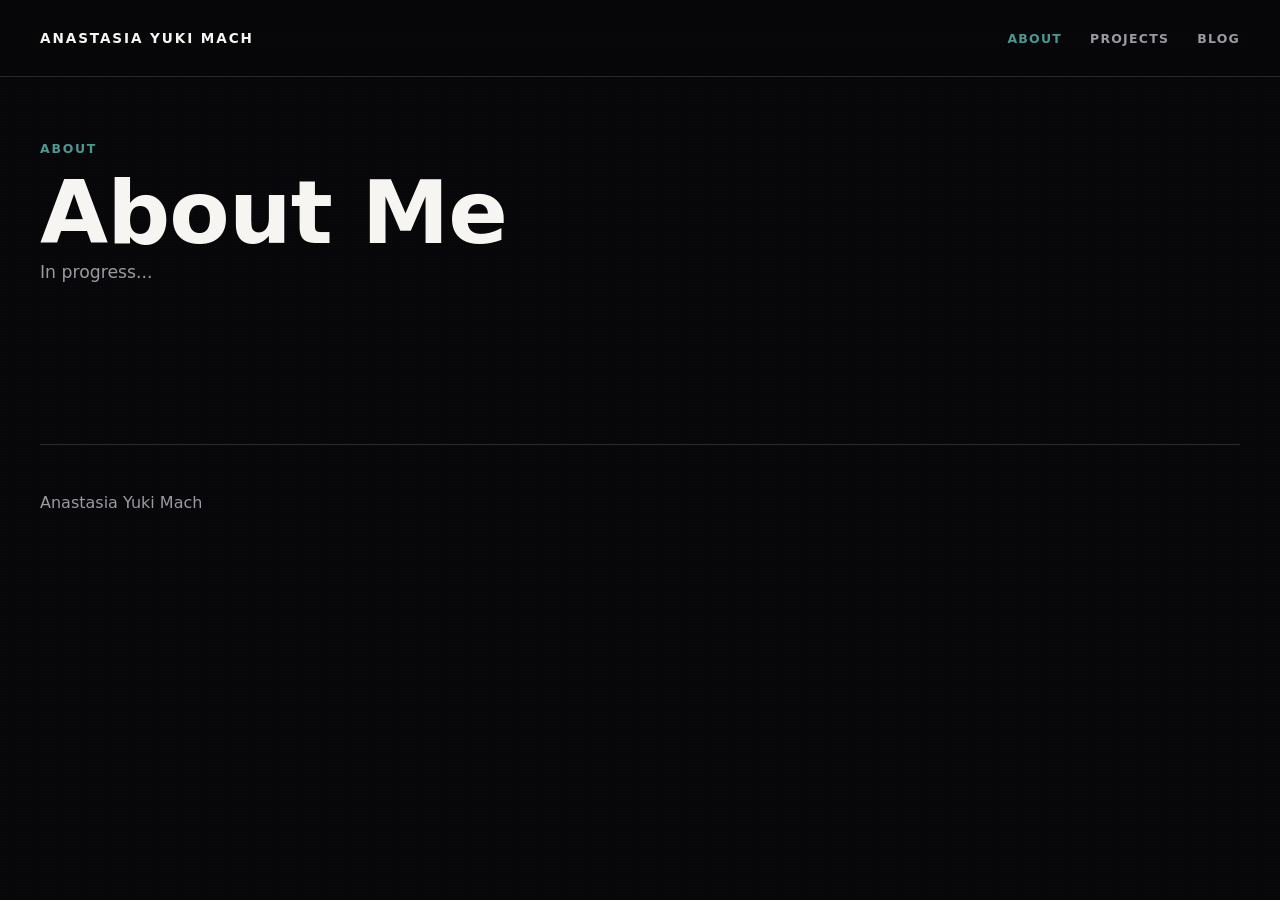
==== about.html @ bfe6294f "Redesign as a teamlab.art-inspired portal landing page Split the single scrolling page into a dark, " ====
<!doctype html>
<html lang="en">
  <head>
    <meta charset="utf-8">
    <meta name="viewport" content="width=device-width, initial-scale=1">
    <meta name="description" content="">
    <meta name="color-scheme" content="dark">
    <title>About</title>
    <link rel="stylesheet" href="assets/css/styles.css">
    <script src="assets/js/main.js" defer></script>
  </head>
  <body>
    <a class="skip-link" href="#main">Skip to content</a>

    <header class="page-header">
      <nav class="nav" aria-label="Primary">
        <a class="brand" href="index.html" data-bind="site-title">Portfolio</a>
        <div class="page-nav">
          <a href="about.html" aria-current="page">About</a>
          <a href="projects.html">Projects</a>
          <a href="blog.html">Blog</a>
        </div>
      </nav>
    </header>

    <main id="main">
      <section class="page-hero">
        <p class="eyebrow">About</p>
        <h1>About Me</h1>
        <p class="about-copy" data-field="profile.about"></p>
      </section>

      <section class="section" id="highlights" data-section="highlights" hidden>
        <div class="section-heading">
          <p class="eyebrow">Highlights</p>
          <h2>Selected Achievements</h2>
        </div>
        <div class="feature-grid" data-list="highlights"></div>
      </section>

      <section class="section" id="skills" data-section="skills" hidden>
        <div class="section-heading">
          <p class="eyebrow">Skills</p>
          <h2>Capabilities</h2>
        </div>
        <ul class="tag-list" data-list="skills"></ul>
      </section>

      <section class="section timeline-section" id="experience" data-section="experience" hidden>
        <div class="section-heading">
          <p class="eyebrow">Experience</p>
          <h2>Timeline</h2>
        </div>
        <div class="timeline" data-list="experience"></div>
      </section>

      <section class="section timeline-section" id="education" data-section="education" hidden>
        <div class="section-heading">
          <p class="eyebrow">Education</p>
          <h2>Learning</h2>
        </div>
        <div class="timeline" data-list="education"></div>
      </section>
    </main>

    <footer class="site-footer">
      <p data-footer-title>Portfolio</p>
      <div class="social-links" data-social-links></div>
    </footer>
  </body>
</html>
---- assets/css/styles.css ----
:root {
  --bg: #07070a;
  --surface: rgba(255, 255, 255, 0.05);
  --surface-strong: rgba(255, 255, 255, 0.09);
  --ink: #f6f5f1;
  --muted: #9b9aa3;
  --line: rgba(255, 255, 255, 0.14);
  --accent: #55e6c1;
  --accent-strong: color-mix(in srgb, var(--accent) 75%, white 25%);
  --accent-soft: color-mix(in srgb, var(--accent) 16%, transparent 84%);
  font-family: Inter, ui-sans-serif, system-ui, -apple-system, BlinkMacSystemFont, "Segoe UI", sans-serif;
}

* {
  box-sizing: border-box;
}

html {
  scroll-behavior: smooth;
}

body {
  margin: 0;
  min-height: 100vh;
  background: var(--bg);
  color: var(--ink);
  position: relative;
}

body::before {
  content: "";
  position: fixed;
  inset: 0;
  pointer-events: none;
  background-image: radial-gradient(rgba(255, 255, 255, 0.06) 1px, transparent 1px);
  background-size: 3px 3px;
  opacity: 0.4;
}

a {
  color: inherit;
}

.skip-link {
  position: absolute;
  left: 1rem;
  top: 1rem;
  z-index: 20;
  transform: translateY(-180%);
  border-radius: 4px;
  background: var(--ink);
  color: var(--bg);
  padding: 0.7rem 0.9rem;
}

.skip-link:focus {
  transform: translateY(0);
}

/* Shared chrome: landing header + sub-page header/footer */

.landing-header,
.page-header {
  position: sticky;
  top: 0;
  z-index: 5;
  border-bottom: 1px solid var(--line);
  background: rgba(7, 7, 10, 0.72);
  backdrop-filter: blur(16px);
}

.nav {
  display: flex;
  align-items: center;
  justify-content: space-between;
  gap: 1.5rem;
  width: min(1200px, calc(100% - 2.5rem));
  min-height: 76px;
  margin: 0 auto;
}

.brand {
  font-weight: 800;
  font-size: 0.85rem;
  letter-spacing: 0.14em;
  text-transform: uppercase;
  text-decoration: none;
}

.page-nav {
  display: flex;
  flex-wrap: wrap;
  align-items: center;
  gap: 1.75rem;
}

.page-nav a {
  color: var(--muted);
  font-size: 0.78rem;
  font-weight: 700;
  letter-spacing: 0.1em;
  text-transform: uppercase;
  text-decoration: none;
}

.page-nav a:hover,
.page-nav a[aria-current="page"] {
  color: var(--accent-strong);
}

.header-actions {
  display: flex;
  align-items: center;
  gap: 1.25rem;
}

main {
  width: min(1200px, calc(100% - 2.5rem));
  margin: 0 auto;
  padding-bottom: clamp(3rem, 6vw, 5rem);
  position: relative;
  z-index: 1;
}

h1,
h2,
h3,
p {
  overflow-wrap: anywhere;
}

h1 {
  margin: 0;
  font-size: clamp(2.75rem, 7vw, 5.5rem);
  line-height: 0.98;
  letter-spacing: -0.01em;
}

h2 {
  margin: 0;
  font-size: clamp(1.8rem, 3.4vw, 2.6rem);
  line-height: 1;
}

h3 {
  margin: 0;
  font-size: 1.1rem;
}

/* Landing hero */

.hero-mark {
  padding: clamp(3rem, 8vw, 6rem) 0 clamp(2.5rem, 6vw, 4rem);
}

.eyebrow {
  margin: 0 0 0.9rem;
  color: var(--accent-strong);
  font-size: 0.78rem;
  font-weight: 800;
  letter-spacing: 0.14em;
  text-transform: uppercase;
}

.hero-role {
  margin: 1.1rem 0 0;
  color: var(--muted);
  font-size: clamp(1.1rem, 2vw, 1.5rem);
  font-weight: 650;
}

.hero-bio {
  max-width: 62ch;
  margin: 1rem 0 0;
  color: var(--muted);
  font-size: 1.05rem;
  line-height: 1.7;
}

/* Portals */

.portal-grid {
  display: grid;
  grid-template-columns: repeat(3, minmax(0, 1fr));
  gap: 1rem;
  padding-bottom: clamp(3rem, 8vw, 5rem);
}

.portal {
  position: relative;
  isolation: isolate;
  overflow: hidden;
  display: flex;
  flex-direction: column;
  justify-content: flex-end;
  gap: 0.6rem;
  min-height: clamp(320px, 34vw, 420px);
  border: 1px solid var(--line);
  border-radius: 14px;
  padding: 1.75rem;
  text-decoration: none;
  color: var(--ink);
}

.portal::before {
  content: "";
  position: absolute;
  inset: 0;
  z-index: -1;
  transform: scale(1.02);
  transition: transform 0.7s cubic-bezier(0.16, 1, 0.3, 1), opacity 0.4s ease;
  opacity: 0.85;
}

.portal::after {
  content: "";
  position: absolute;
  inset: 0;
  z-index: -1;
  background: linear-gradient(180deg, rgba(5, 5, 7, 0) 30%, rgba(5, 5, 7, 0.75) 100%);
}

.portal:hover::before,
.portal:focus-visible::before {
  transform: scale(1.1);
  opacity: 1;
}

.portal-about::before {
  background:
    radial-gradient(circle at 25% 20%, rgba(85, 230, 193, 0.55), transparent 55%),
    radial-gradient(circle at 80% 85%, rgba(24, 130, 110, 0.6), transparent 60%),
    #0c1513;
}

.portal-projects::before {
  background:
    radial-gradient(circle at 75% 15%, rgba(255, 173, 94, 0.55), transparent 55%),
    radial-gradient(circle at 20% 85%, rgba(196, 78, 62, 0.55), transparent 60%),
    #16100c;
}

.portal-blog::before {
  background:
    radial-gradient(circle at 30% 80%, rgba(158, 122, 255, 0.5), transparent 55%),
    radial-gradient(circle at 80% 20%, rgba(89, 76, 194, 0.55), transparent 60%),
    #110f18;
}

.portal-index {
  font-size: 0.78rem;
  font-weight: 700;
  letter-spacing: 0.1em;
  color: rgba(246, 245, 241, 0.7);
}

.portal-title {
  margin: 0;
  font-size: clamp(1.8rem, 3vw, 2.4rem);
  font-weight: 800;
  letter-spacing: -0.01em;
  text-transform: uppercase;
}

.portal-sub {
  margin: 0;
  color: rgba(246, 245, 241, 0.72);
  font-size: 0.95rem;
}

.portal-arrow {
  position: absolute;
  top: 1.75rem;
  right: 1.75rem;
  font-size: 1.4rem;
  transition: transform 0.3s ease;
}

.portal:hover .portal-arrow,
.portal:focus-visible .portal-arrow {
  transform: translate(4px, -4px);
}

/* Sub-page hero */

.page-hero {
  padding: clamp(2.5rem, 6vw, 4rem) 0 clamp(2rem, 4vw, 3rem);
}

/* Content sections shared across About / Projects / Blog */

.section {
  padding: 3rem 0;
  border-top: 1px solid var(--line);
}

.section-heading {
  margin-bottom: 1.75rem;
}

.about-copy {
  max-width: 68ch;
  margin: 0;
  color: var(--muted);
  font-size: 1.08rem;
  line-height: 1.75;
}

.feature-grid,
.project-grid,
.blog-grid {
  display: grid;
  grid-template-columns: repeat(3, minmax(0, 1fr));
  gap: 1rem;
}

.card {
  min-height: 100%;
  border: 1px solid var(--line);
  border-radius: 12px;
  background: var(--surface);
  padding: 1.4rem;
}

.card h3 {
  margin-bottom: 0.5rem;
}

.card p {
  color: var(--muted);
  line-height: 1.65;
}

.card-links {
  display: flex;
  flex-wrap: wrap;
  gap: 0.9rem;
  margin-top: 1rem;
}

.card-links a {
  color: var(--accent-strong);
  font-weight: 750;
  text-decoration: none;
}

.blog-date {
  margin: 0 0 0.4rem;
  color: var(--muted);
  font-size: 0.85rem;
  font-weight: 700;
}

.tag-list {
  display: flex;
  flex-wrap: wrap;
  gap: 0.7rem;
  margin: 0;
  padding: 0;
  list-style: none;
}

.tag-list li {
  border: 1px solid var(--line);
  border-radius: 999px;
  background: var(--accent-soft);
  padding: 0.5rem 0.85rem;
  color: var(--accent-strong);
  font-weight: 700;
  font-size: 0.9rem;
}

.timeline {
  display: grid;
  gap: 1rem;
}

.timeline-item {
  display: grid;
  grid-template-columns: minmax(120px, 0.22fr) minmax(0, 1fr);
  gap: 1rem;
  border-top: 1px solid var(--line);
  padding-top: 1rem;
}

.timeline-date {
  color: var(--muted);
  font-weight: 700;
}

.empty-state {
  grid-column: 1 / -1;
  margin: 0;
  padding: 2rem 0;
  color: var(--muted);
  font-style: italic;
}

.button {
  display: inline-flex;
  align-items: center;
  justify-content: center;
  min-height: 40px;
  border: 1px solid var(--line);
  border-radius: 999px;
  padding: 0.55rem 1.1rem;
  font-size: 0.85rem;
  font-weight: 700;
  text-decoration: none;
}

.button.primary {
  border-color: var(--accent);
  background: var(--accent);
  color: #05130f;
}

.button.primary:hover {
  background: var(--accent-strong);
}

.button.secondary {
  color: var(--muted);
}

.button.secondary:hover {
  border-color: var(--accent);
  color: var(--accent-strong);
}

.social-links {
  display: flex;
  flex-wrap: wrap;
  align-items: center;
  gap: 0.9rem;
}

.social-links a {
  color: var(--muted);
  font-size: 0.85rem;
  font-weight: 700;
  text-decoration: none;
}

.social-links a:hover {
  color: var(--accent-strong);
}

.site-footer {
  display: flex;
  align-items: center;
  justify-content: space-between;
  gap: 1rem;
  width: min(1200px, calc(100% - 2.5rem));
  margin: 2rem auto 0;
  border-top: 1px solid var(--line);
  padding: 2rem 0;
  color: var(--muted);
  position: relative;
  z-index: 1;
}

[hidden],
.is-empty {
  display: none !important;
}

@media (max-width: 860px) {
  .nav {
    min-height: 68px;
  }

  .portal-grid {
    grid-template-columns: 1fr;
  }

  .portal {
    min-height: 260px;
  }

  .feature-grid,
  .project-grid,
  .blog-grid {
    grid-template-columns: 1fr;
  }

  .timeline-item {
    grid-template-columns: 1fr;
  }

  .site-footer {
    align-items: flex-start;
    flex-direction: column;
  }
}

@media (prefers-reduced-motion: reduce) {
  .portal::before,
  .portal-arrow {
    transition: none;
  }
}
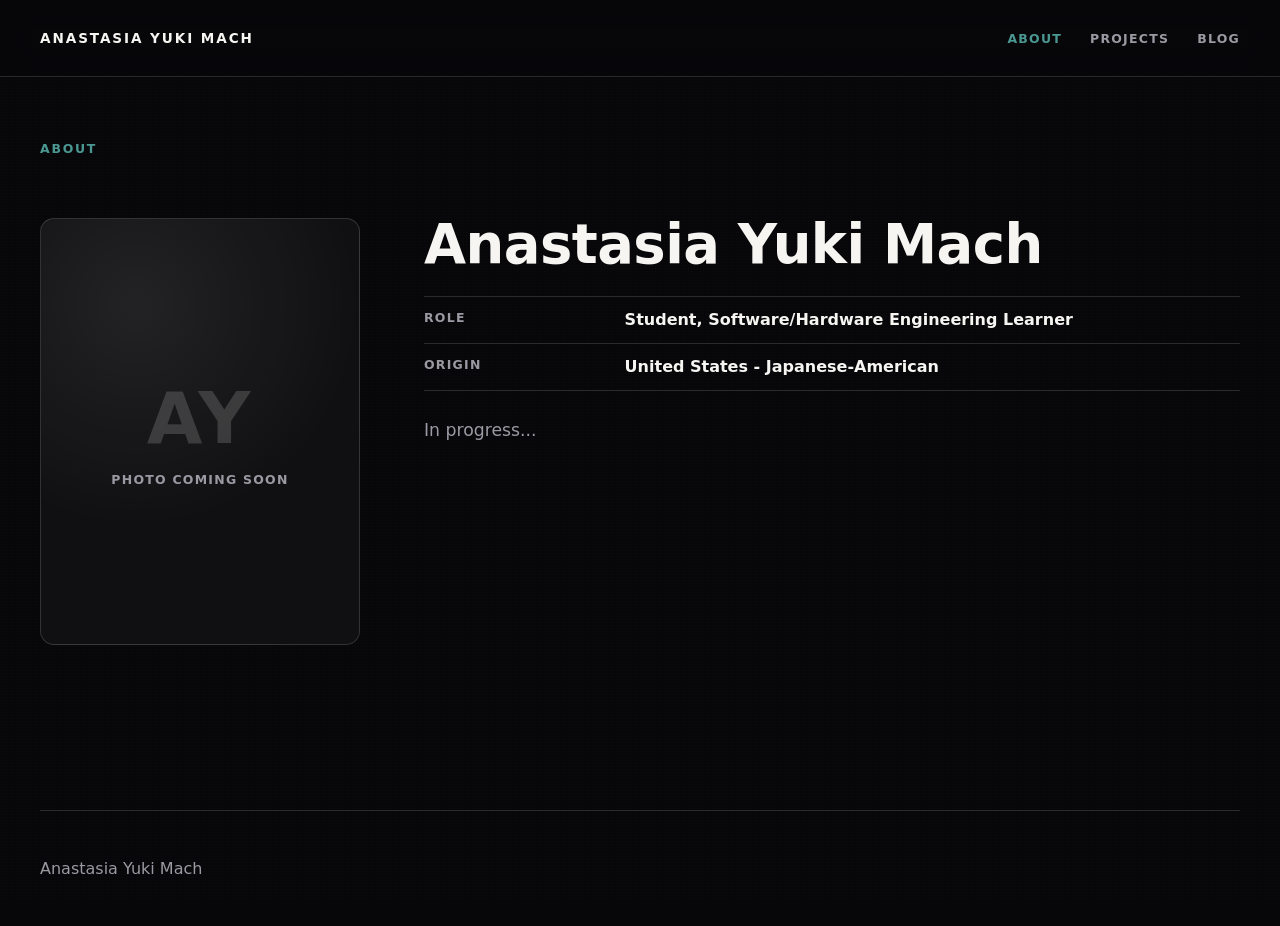
==== commit 5abb95e4: "Add talent-sheet style profile block to About page Inspired by Japanese talent-agency profile pages:" ====
--- a/about.html
+++ b/about.html
@@ -26,8 +26,21 @@
     <main id="main">
       <section class="page-hero">
         <p class="eyebrow">About</p>
-        <h1>About Me</h1>
-        <p class="about-copy" data-field="profile.about"></p>
+      </section>
+
+      <section class="profile-block">
+        <div class="portrait-frame" data-photo-wrap>
+          <img data-photo alt="" hidden>
+          <div class="portrait-placeholder" data-photo-placeholder>
+            <span class="monogram" data-initials></span>
+            <span class="caption">Photo coming soon</span>
+          </div>
+        </div>
+        <div class="profile-info">
+          <h1 data-field="profile.name" data-fallback="About Me">About Me</h1>
+          <dl class="stats-table" data-list="stats"></dl>
+          <p class="about-copy" data-field="profile.about"></p>
+        </div>
       </section>
 
       <section class="section" id="highlights" data-section="highlights" hidden>
--- a/assets/css/styles.css
+++ b/assets/css/styles.css
@@ -287,6 +287,93 @@
   padding: clamp(2.5rem, 6vw, 4rem) 0 clamp(2rem, 4vw, 3rem);
 }
 
+/* Profile block: portrait + stats table (About page) */
+
+.profile-block {
+  display: grid;
+  grid-template-columns: minmax(220px, 320px) minmax(0, 1fr);
+  gap: clamp(2rem, 5vw, 4rem);
+  align-items: start;
+  padding-bottom: clamp(2.5rem, 5vw, 3.5rem);
+}
+
+.portrait-frame {
+  position: relative;
+  aspect-ratio: 3 / 4;
+  overflow: hidden;
+  border: 1px solid var(--line);
+  border-radius: 14px;
+  background:
+    radial-gradient(circle at 30% 20%, rgba(255, 255, 255, 0.08), transparent 55%),
+    #101013;
+}
+
+.portrait-frame img {
+  display: block;
+  width: 100%;
+  height: 100%;
+  object-fit: cover;
+}
+
+.portrait-placeholder {
+  position: absolute;
+  inset: 0;
+  display: flex;
+  flex-direction: column;
+  align-items: center;
+  justify-content: center;
+  gap: 0.75rem;
+  text-align: center;
+}
+
+.portrait-placeholder .monogram {
+  font-size: clamp(3rem, 8vw, 4.5rem);
+  font-weight: 800;
+  letter-spacing: 0.04em;
+  color: rgba(255, 255, 255, 0.16);
+}
+
+.portrait-placeholder .caption {
+  font-size: 0.78rem;
+  font-weight: 700;
+  letter-spacing: 0.1em;
+  text-transform: uppercase;
+  color: var(--muted);
+}
+
+.profile-info h1 {
+  font-size: clamp(2.25rem, 4.5vw, 3.4rem);
+}
+
+.stats-table {
+  display: grid;
+  gap: 0;
+  margin: 1.5rem 0;
+  border-top: 1px solid var(--line);
+}
+
+.stats-row {
+  display: grid;
+  grid-template-columns: minmax(110px, 0.3fr) minmax(0, 1fr);
+  gap: 1rem;
+  padding: 0.85rem 0;
+  border-bottom: 1px solid var(--line);
+}
+
+.stats-label {
+  margin: 0;
+  color: var(--muted);
+  font-size: 0.78rem;
+  font-weight: 700;
+  letter-spacing: 0.1em;
+  text-transform: uppercase;
+}
+
+.stats-value {
+  margin: 0;
+  font-weight: 600;
+}
+
 /* Content sections shared across About / Projects / Blog */
 
 .section {
@@ -478,6 +565,19 @@
     min-height: 260px;
   }
 
+  .profile-block {
+    grid-template-columns: 1fr;
+  }
+
+  .portrait-frame {
+    max-width: 280px;
+  }
+
+  .stats-row {
+    grid-template-columns: 1fr;
+    gap: 0.3rem;
+  }
+
   .feature-grid,
   .project-grid,
   .blog-grid {
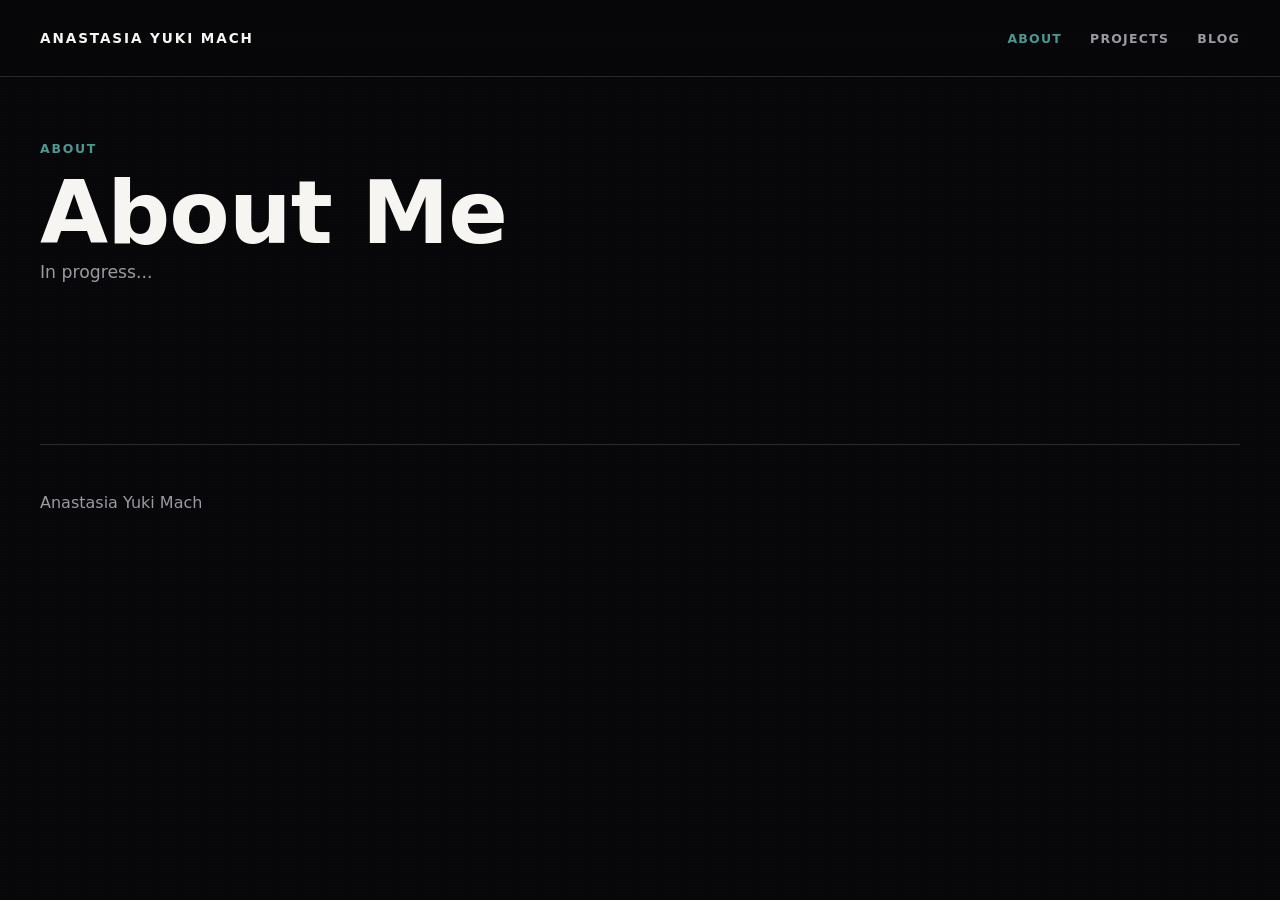
==== commit 558e828b: "Move talent-profile block (photo + stats) to the homepage The homepage now leads with the portrait +" ====
--- a/about.html
+++ b/about.html
@@ -26,21 +26,8 @@
     <main id="main">
       <section class="page-hero">
         <p class="eyebrow">About</p>
-      </section>
-
-      <section class="profile-block">
-        <div class="portrait-frame" data-photo-wrap>
-          <img data-photo alt="" hidden>
-          <div class="portrait-placeholder" data-photo-placeholder>
-            <span class="monogram" data-initials></span>
-            <span class="caption">Photo coming soon</span>
-          </div>
-        </div>
-        <div class="profile-info">
-          <h1 data-field="profile.name" data-fallback="About Me">About Me</h1>
-          <dl class="stats-table" data-list="stats"></dl>
-          <p class="about-copy" data-field="profile.about"></p>
-        </div>
+        <h1>About Me</h1>
+        <p class="about-copy" data-field="profile.about"></p>
       </section>
 
       <section class="section" id="highlights" data-section="highlights" hidden>
--- a/assets/css/styles.css
+++ b/assets/css/styles.css
@@ -147,12 +147,6 @@
   font-size: 1.1rem;
 }
 
-/* Landing hero */
-
-.hero-mark {
-  padding: clamp(3rem, 8vw, 6rem) 0 clamp(2.5rem, 6vw, 4rem);
-}
-
 .eyebrow {
   margin: 0 0 0.9rem;
   color: var(--accent-strong);
@@ -297,6 +291,10 @@
   padding-bottom: clamp(2.5rem, 5vw, 3.5rem);
 }
 
+.profile-block-home {
+  padding-top: clamp(3rem, 7vw, 5rem);
+}
+
 .portrait-frame {
   position: relative;
   aspect-ratio: 3 / 4;
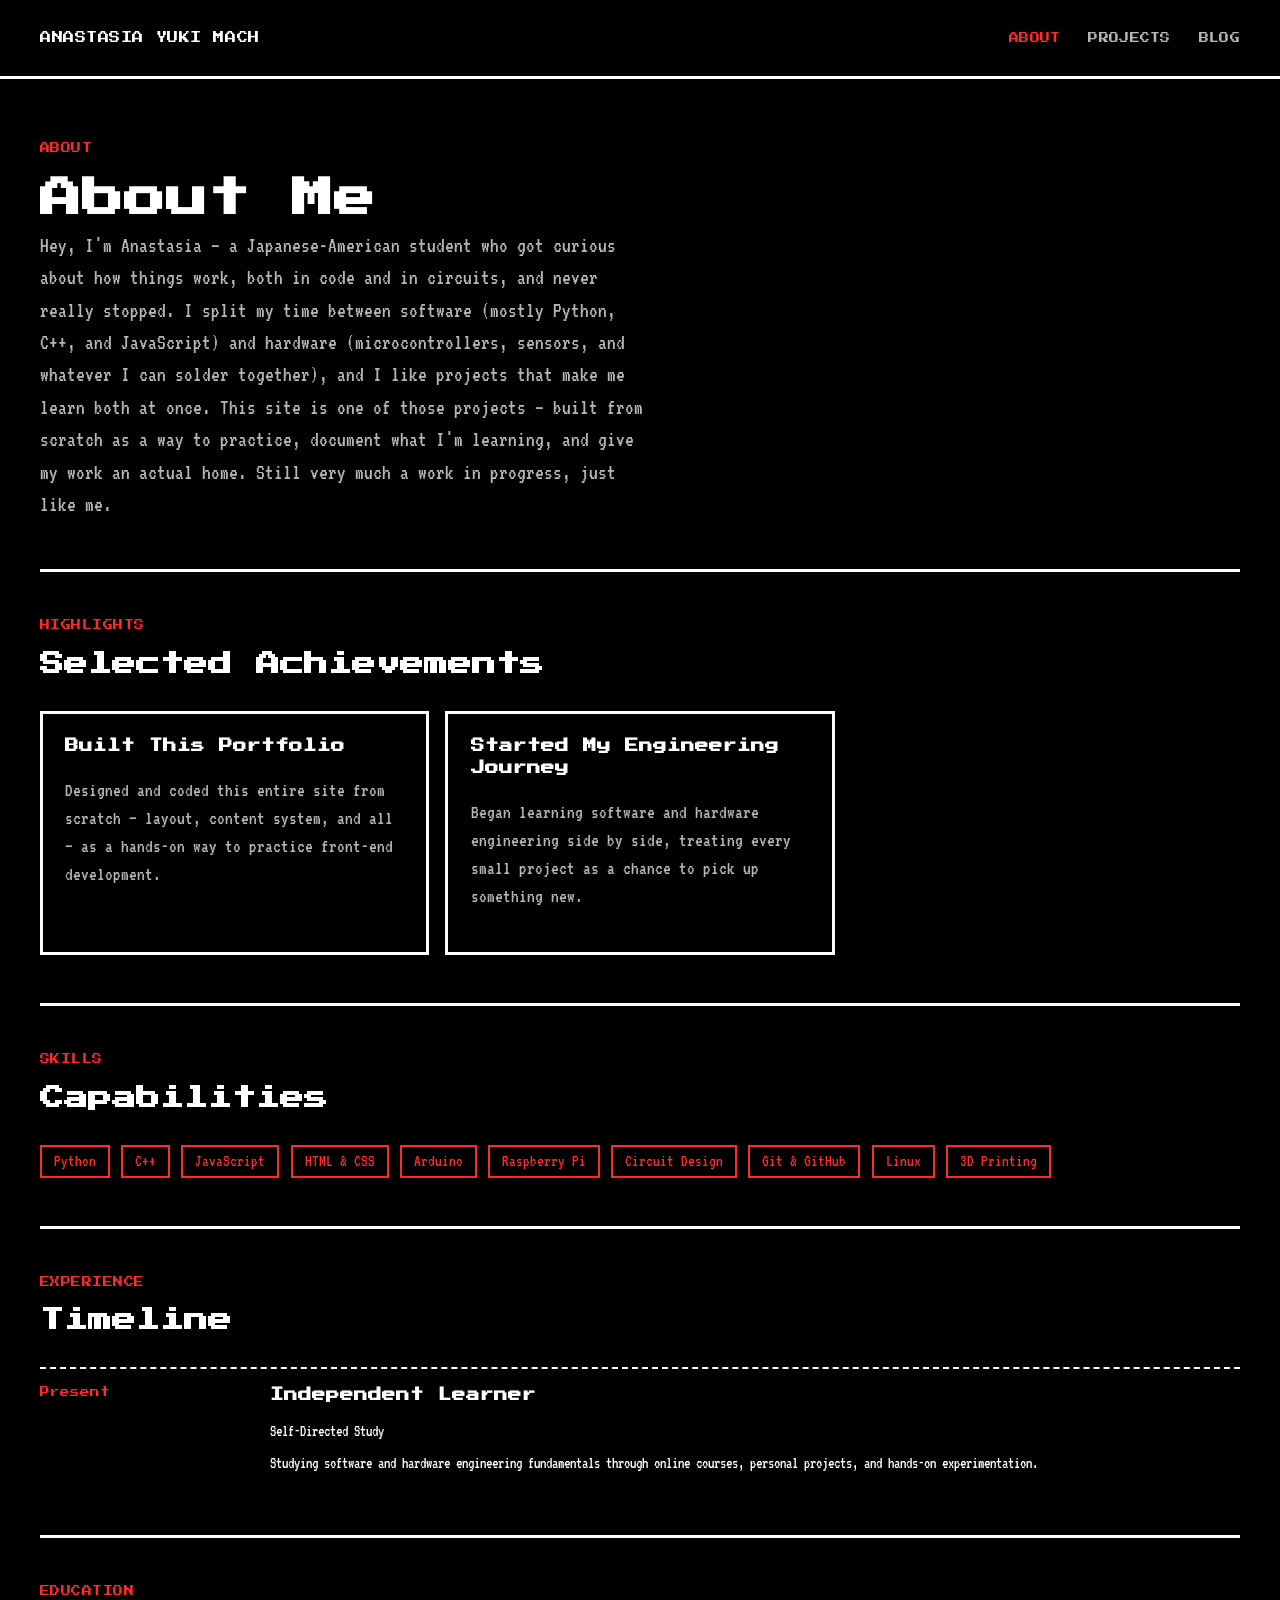
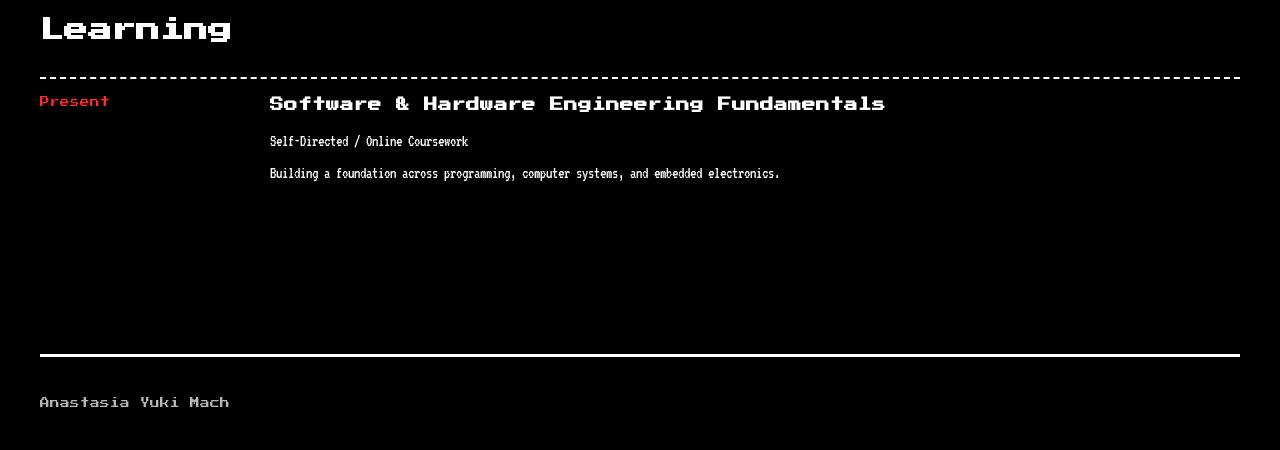
==== commit 23512441: "Reskin site with pixel/retro theme and Undertale-style cursor Re-skins the multi-page portfolio (sam" ====
--- a/about.html
+++ b/about.html
@@ -6,6 +6,9 @@
     <meta name="description" content="">
     <meta name="color-scheme" content="dark">
     <title>About</title>
+    <link rel="preconnect" href="https://fonts.googleapis.com">
+    <link rel="preconnect" href="https://fonts.gstatic.com" crossorigin>
+    <link href="https://fonts.googleapis.com/css2?family=Press+Start+2P&family=VT323&display=swap" rel="stylesheet">
     <link rel="stylesheet" href="assets/css/styles.css">
     <script src="assets/js/main.js" defer></script>
   </head>
--- a/assets/css/styles.css
+++ b/assets/css/styles.css
@@ -1,18 +1,26 @@
 :root {
-  --bg: #07070a;
-  --surface: rgba(255, 255, 255, 0.05);
-  --surface-strong: rgba(255, 255, 255, 0.09);
-  --ink: #f6f5f1;
-  --muted: #9b9aa3;
-  --line: rgba(255, 255, 255, 0.14);
-  --accent: #55e6c1;
-  --accent-strong: color-mix(in srgb, var(--accent) 75%, white 25%);
+  --bg: #000000;
+  --surface: #000000;
+  --ink: #ffffff;
+  --muted: #b6b6b6;
+  --line: #ffffff;
+  --accent: #ff2a2a;
+  --accent-strong: color-mix(in srgb, var(--accent) 80%, white 20%);
   --accent-soft: color-mix(in srgb, var(--accent) 16%, transparent 84%);
-  font-family: Inter, ui-sans-serif, system-ui, -apple-system, BlinkMacSystemFont, "Segoe UI", sans-serif;
+  --font-display: "Press Start 2P", ui-monospace, monospace;
+  --font-body: "VT323", ui-monospace, monospace;
+  font-family: var(--font-body);
 }
 
 * {
   box-sizing: border-box;
+}
+
+*,
+*::before,
+*::after {
+  cursor: url("[data-uri]")
+    16 14, auto;
 }
 
 html {
@@ -25,16 +33,7 @@
   background: var(--bg);
   color: var(--ink);
   position: relative;
-}
-
-body::before {
-  content: "";
-  position: fixed;
-  inset: 0;
-  pointer-events: none;
-  background-image: radial-gradient(rgba(255, 255, 255, 0.06) 1px, transparent 1px);
-  background-size: 3px 3px;
-  opacity: 0.4;
+  image-rendering: pixelated;
 }
 
 a {
@@ -47,10 +46,11 @@
   top: 1rem;
   z-index: 20;
   transform: translateY(-180%);
-  border-radius: 4px;
   background: var(--ink);
   color: var(--bg);
   padding: 0.7rem 0.9rem;
+  font-family: var(--font-display);
+  font-size: 0.7rem;
 }
 
 .skip-link:focus {
@@ -64,9 +64,8 @@
   position: sticky;
   top: 0;
   z-index: 5;
-  border-bottom: 1px solid var(--line);
-  background: rgba(7, 7, 10, 0.72);
-  backdrop-filter: blur(16px);
+  border-bottom: 3px solid var(--line);
+  background: #000000;
 }
 
 .nav {
@@ -80,11 +79,12 @@
 }
 
 .brand {
-  font-weight: 800;
-  font-size: 0.85rem;
-  letter-spacing: 0.14em;
+  font-family: var(--font-display);
+  font-size: 0.7rem;
+  letter-spacing: 0.05em;
   text-transform: uppercase;
   text-decoration: none;
+  line-height: 1.6;
 }
 
 .page-nav {
@@ -95,17 +95,17 @@
 }
 
 .page-nav a {
-  color: var(--muted);
-  font-size: 0.78rem;
-  font-weight: 700;
-  letter-spacing: 0.1em;
+  font-family: var(--font-display);
+  color: var(--muted);
+  font-size: 0.62rem;
+  letter-spacing: 0.03em;
   text-transform: uppercase;
   text-decoration: none;
 }
 
 .page-nav a:hover,
 .page-nav a[aria-current="page"] {
-  color: var(--accent-strong);
+  color: var(--accent);
 }
 
 .header-actions {
@@ -131,44 +131,40 @@
 
 h1 {
   margin: 0;
-  font-size: clamp(2.75rem, 7vw, 5.5rem);
-  line-height: 0.98;
-  letter-spacing: -0.01em;
+  font-family: var(--font-display);
+  font-size: clamp(1.5rem, 4.2vw, 2.6rem);
+  line-height: 1.5;
 }
 
 h2 {
   margin: 0;
-  font-size: clamp(1.8rem, 3.4vw, 2.6rem);
-  line-height: 1;
+  font-family: var(--font-display);
+  font-size: clamp(1.05rem, 2.2vw, 1.5rem);
+  line-height: 1.6;
 }
 
 h3 {
   margin: 0;
-  font-size: 1.1rem;
+  font-family: var(--font-display);
+  font-size: 0.85rem;
+  line-height: 1.6;
 }
 
 .eyebrow {
   margin: 0 0 0.9rem;
-  color: var(--accent-strong);
-  font-size: 0.78rem;
-  font-weight: 800;
-  letter-spacing: 0.14em;
+  color: var(--accent);
+  font-family: var(--font-display);
+  font-size: 0.62rem;
+  letter-spacing: 0.05em;
   text-transform: uppercase;
-}
-
-.hero-role {
-  margin: 1.1rem 0 0;
-  color: var(--muted);
-  font-size: clamp(1.1rem, 2vw, 1.5rem);
-  font-weight: 650;
 }
 
 .hero-bio {
   max-width: 62ch;
   margin: 1rem 0 0;
   color: var(--muted);
-  font-size: 1.05rem;
-  line-height: 1.7;
+  font-size: 1.35rem;
+  line-height: 1.5;
 }
 
 /* Portals */
@@ -181,93 +177,69 @@
 }
 
 .portal {
+  --portal-color: var(--accent);
   position: relative;
-  isolation: isolate;
-  overflow: hidden;
   display: flex;
   flex-direction: column;
-  justify-content: flex-end;
+  justify-content: space-between;
   gap: 0.6rem;
-  min-height: clamp(320px, 34vw, 420px);
-  border: 1px solid var(--line);
-  border-radius: 14px;
-  padding: 1.75rem;
+  min-height: clamp(260px, 30vw, 340px);
+  border: 3px solid var(--portal-color);
+  background: #000000;
+  color: var(--portal-color);
+  padding: 1.5rem;
   text-decoration: none;
-  color: var(--ink);
-}
-
-.portal::before {
-  content: "";
-  position: absolute;
-  inset: 0;
-  z-index: -1;
-  transform: scale(1.02);
-  transition: transform 0.7s cubic-bezier(0.16, 1, 0.3, 1), opacity 0.4s ease;
+  transition: background-color 0.1s linear, color 0.1s linear;
+}
+
+.portal:hover,
+.portal:focus-visible {
+  background: var(--portal-color);
+  color: #000000;
+}
+
+.portal-about {
+  --portal-color: #4fd6ff;
+}
+
+.portal-projects {
+  --portal-color: #ffe14f;
+}
+
+.portal-blog {
+  --portal-color: #b78cff;
+}
+
+.portal-index {
+  font-family: var(--font-display);
+  font-size: 0.65rem;
+  color: inherit;
   opacity: 0.85;
 }
 
-.portal::after {
-  content: "";
-  position: absolute;
-  inset: 0;
-  z-index: -1;
-  background: linear-gradient(180deg, rgba(5, 5, 7, 0) 30%, rgba(5, 5, 7, 0.75) 100%);
-}
-
-.portal:hover::before,
-.portal:focus-visible::before {
-  transform: scale(1.1);
-  opacity: 1;
-}
-
-.portal-about::before {
-  background:
-    radial-gradient(circle at 25% 20%, rgba(85, 230, 193, 0.55), transparent 55%),
-    radial-gradient(circle at 80% 85%, rgba(24, 130, 110, 0.6), transparent 60%),
-    #0c1513;
-}
-
-.portal-projects::before {
-  background:
-    radial-gradient(circle at 75% 15%, rgba(255, 173, 94, 0.55), transparent 55%),
-    radial-gradient(circle at 20% 85%, rgba(196, 78, 62, 0.55), transparent 60%),
-    #16100c;
-}
-
-.portal-blog::before {
-  background:
-    radial-gradient(circle at 30% 80%, rgba(158, 122, 255, 0.5), transparent 55%),
-    radial-gradient(circle at 80% 20%, rgba(89, 76, 194, 0.55), transparent 60%),
-    #110f18;
-}
-
-.portal-index {
-  font-size: 0.78rem;
-  font-weight: 700;
-  letter-spacing: 0.1em;
-  color: rgba(246, 245, 241, 0.7);
-}
-
 .portal-title {
   margin: 0;
-  font-size: clamp(1.8rem, 3vw, 2.4rem);
-  font-weight: 800;
-  letter-spacing: -0.01em;
+  font-family: var(--font-display);
+  font-size: clamp(1rem, 2vw, 1.4rem);
   text-transform: uppercase;
+  line-height: 1.6;
+  color: inherit;
 }
 
 .portal-sub {
   margin: 0;
-  color: rgba(246, 245, 241, 0.72);
-  font-size: 0.95rem;
+  font-size: 1.2rem;
+  color: inherit;
+  opacity: 0.85;
 }
 
 .portal-arrow {
   position: absolute;
-  top: 1.75rem;
-  right: 1.75rem;
+  top: 1.5rem;
+  right: 1.5rem;
   font-size: 1.4rem;
-  transition: transform 0.3s ease;
+  color: inherit;
+  transition: transform 0.15s linear;
 }
 
 .portal:hover .portal-arrow,
@@ -281,11 +253,11 @@
   padding: clamp(2.5rem, 6vw, 4rem) 0 clamp(2rem, 4vw, 3rem);
 }
 
-/* Profile block: portrait + stats table (About page) */
+/* Profile block: portrait + stats table */
 
 .profile-block {
   display: grid;
-  grid-template-columns: minmax(220px, 320px) minmax(0, 1fr);
+  grid-template-columns: minmax(220px, 300px) minmax(0, 1fr);
   gap: clamp(2rem, 5vw, 4rem);
   align-items: start;
   padding-bottom: clamp(2.5rem, 5vw, 3.5rem);
@@ -299,11 +271,8 @@
   position: relative;
   aspect-ratio: 3 / 4;
   overflow: hidden;
-  border: 1px solid var(--line);
-  border-radius: 14px;
-  background:
-    radial-gradient(circle at 30% 20%, rgba(255, 255, 255, 0.08), transparent 55%),
-    #101013;
+  border: 3px solid var(--line);
+  background: #000000;
 }
 
 .portrait-frame img {
@@ -325,29 +294,29 @@
 }
 
 .portrait-placeholder .monogram {
-  font-size: clamp(3rem, 8vw, 4.5rem);
-  font-weight: 800;
-  letter-spacing: 0.04em;
-  color: rgba(255, 255, 255, 0.16);
+  font-family: var(--font-display);
+  font-size: clamp(1.8rem, 5vw, 2.6rem);
+  color: var(--accent);
+  line-height: 1.6;
 }
 
 .portrait-placeholder .caption {
-  font-size: 0.78rem;
-  font-weight: 700;
-  letter-spacing: 0.1em;
+  font-family: var(--font-display);
+  font-size: 0.55rem;
+  letter-spacing: 0.03em;
   text-transform: uppercase;
   color: var(--muted);
 }
 
 .profile-info h1 {
-  font-size: clamp(2.25rem, 4.5vw, 3.4rem);
+  font-size: clamp(1.3rem, 3.4vw, 2rem);
 }
 
 .stats-table {
   display: grid;
   gap: 0;
   margin: 1.5rem 0;
-  border-top: 1px solid var(--line);
+  border-top: 2px dashed var(--line);
 }
 
 .stats-row {
@@ -355,28 +324,27 @@
   grid-template-columns: minmax(110px, 0.3fr) minmax(0, 1fr);
   gap: 1rem;
   padding: 0.85rem 0;
-  border-bottom: 1px solid var(--line);
+  border-bottom: 2px dashed var(--line);
 }
 
 .stats-label {
   margin: 0;
-  color: var(--muted);
-  font-size: 0.78rem;
-  font-weight: 700;
-  letter-spacing: 0.1em;
-  text-transform: uppercase;
+  font-family: var(--font-display);
+  color: var(--accent);
+  font-size: 0.6rem;
+  line-height: 1.6;
 }
 
 .stats-value {
   margin: 0;
-  font-weight: 600;
+  font-size: 1.25rem;
 }
 
 /* Content sections shared across About / Projects / Blog */
 
 .section {
   padding: 3rem 0;
-  border-top: 1px solid var(--line);
+  border-top: 3px solid var(--line);
 }
 
 .section-heading {
@@ -387,8 +355,8 @@
   max-width: 68ch;
   margin: 0;
   color: var(--muted);
-  font-size: 1.08rem;
-  line-height: 1.75;
+  font-size: 1.35rem;
+  line-height: 1.5;
 }
 
 .feature-grid,
@@ -401,19 +369,19 @@
 
 .card {
   min-height: 100%;
-  border: 1px solid var(--line);
-  border-radius: 12px;
-  background: var(--surface);
+  border: 3px solid var(--line);
+  background: #000000;
   padding: 1.4rem;
 }
 
 .card h3 {
-  margin-bottom: 0.5rem;
+  margin-bottom: 0.6rem;
 }
 
 .card p {
   color: var(--muted);
-  line-height: 1.65;
+  font-size: 1.2rem;
+  line-height: 1.45;
 }
 
 .card-links {
@@ -424,16 +392,17 @@
 }
 
 .card-links a {
-  color: var(--accent-strong);
-  font-weight: 750;
+  font-family: var(--font-display);
+  font-size: 0.62rem;
+  color: var(--accent);
   text-decoration: none;
 }
 
 .blog-date {
-  margin: 0 0 0.4rem;
-  color: var(--muted);
-  font-size: 0.85rem;
-  font-weight: 700;
+  margin: 0 0 0.5rem;
+  font-family: var(--font-display);
+  color: var(--muted);
+  font-size: 0.58rem;
 }
 
 .tag-list {
@@ -446,13 +415,11 @@
 }
 
 .tag-list li {
-  border: 1px solid var(--line);
-  border-radius: 999px;
-  background: var(--accent-soft);
-  padding: 0.5rem 0.85rem;
-  color: var(--accent-strong);
-  font-weight: 700;
-  font-size: 0.9rem;
+  border: 2px solid var(--accent);
+  background: #000000;
+  padding: 0.4rem 0.75rem;
+  color: var(--accent);
+  font-size: 1.05rem;
 }
 
 .timeline {
@@ -464,13 +431,15 @@
   display: grid;
   grid-template-columns: minmax(120px, 0.22fr) minmax(0, 1fr);
   gap: 1rem;
-  border-top: 1px solid var(--line);
+  border-top: 2px dashed var(--line);
   padding-top: 1rem;
 }
 
 .timeline-date {
-  color: var(--muted);
-  font-weight: 700;
+  font-family: var(--font-display);
+  color: var(--accent);
+  font-size: 0.6rem;
+  line-height: 1.6;
 }
 
 .empty-state {
@@ -478,6 +447,7 @@
   margin: 0;
   padding: 2rem 0;
   color: var(--muted);
+  font-size: 1.2rem;
   font-style: italic;
 }
 
@@ -486,31 +456,33 @@
   align-items: center;
   justify-content: center;
   min-height: 40px;
-  border: 1px solid var(--line);
-  border-radius: 999px;
-  padding: 0.55rem 1.1rem;
-  font-size: 0.85rem;
-  font-weight: 700;
+  border: 2px solid var(--line);
+  padding: 0.6rem 1rem;
+  font-family: var(--font-display);
+  font-size: 0.62rem;
   text-decoration: none;
+  transition: background-color 0.1s linear, color 0.1s linear;
 }
 
 .button.primary {
   border-color: var(--accent);
   background: var(--accent);
-  color: #05130f;
+  color: #000000;
 }
 
 .button.primary:hover {
-  background: var(--accent-strong);
+  background: #000000;
+  color: var(--accent);
 }
 
 .button.secondary {
+  background: #000000;
   color: var(--muted);
 }
 
 .button.secondary:hover {
   border-color: var(--accent);
-  color: var(--accent-strong);
+  color: var(--accent);
 }
 
 .social-links {
@@ -521,14 +493,14 @@
 }
 
 .social-links a {
-  color: var(--muted);
-  font-size: 0.85rem;
-  font-weight: 700;
+  font-family: var(--font-display);
+  color: var(--muted);
+  font-size: 0.6rem;
   text-decoration: none;
 }
 
 .social-links a:hover {
-  color: var(--accent-strong);
+  color: var(--accent);
 }
 
 .site-footer {
@@ -538,9 +510,11 @@
   gap: 1rem;
   width: min(1200px, calc(100% - 2.5rem));
   margin: 2rem auto 0;
-  border-top: 1px solid var(--line);
+  border-top: 3px solid var(--line);
   padding: 2rem 0;
   color: var(--muted);
+  font-family: var(--font-display);
+  font-size: 0.6rem;
   position: relative;
   z-index: 1;
 }
@@ -560,7 +534,7 @@
   }
 
   .portal {
-    min-height: 260px;
+    min-height: 220px;
   }
 
   .profile-block {
@@ -568,7 +542,7 @@
   }
 
   .portrait-frame {
-    max-width: 280px;
+    max-width: 260px;
   }
 
   .stats-row {
@@ -593,8 +567,9 @@
 }
 
 @media (prefers-reduced-motion: reduce) {
-  .portal::before,
-  .portal-arrow {
+  .portal,
+  .portal-arrow,
+  .button {
     transition: none;
   }
 }
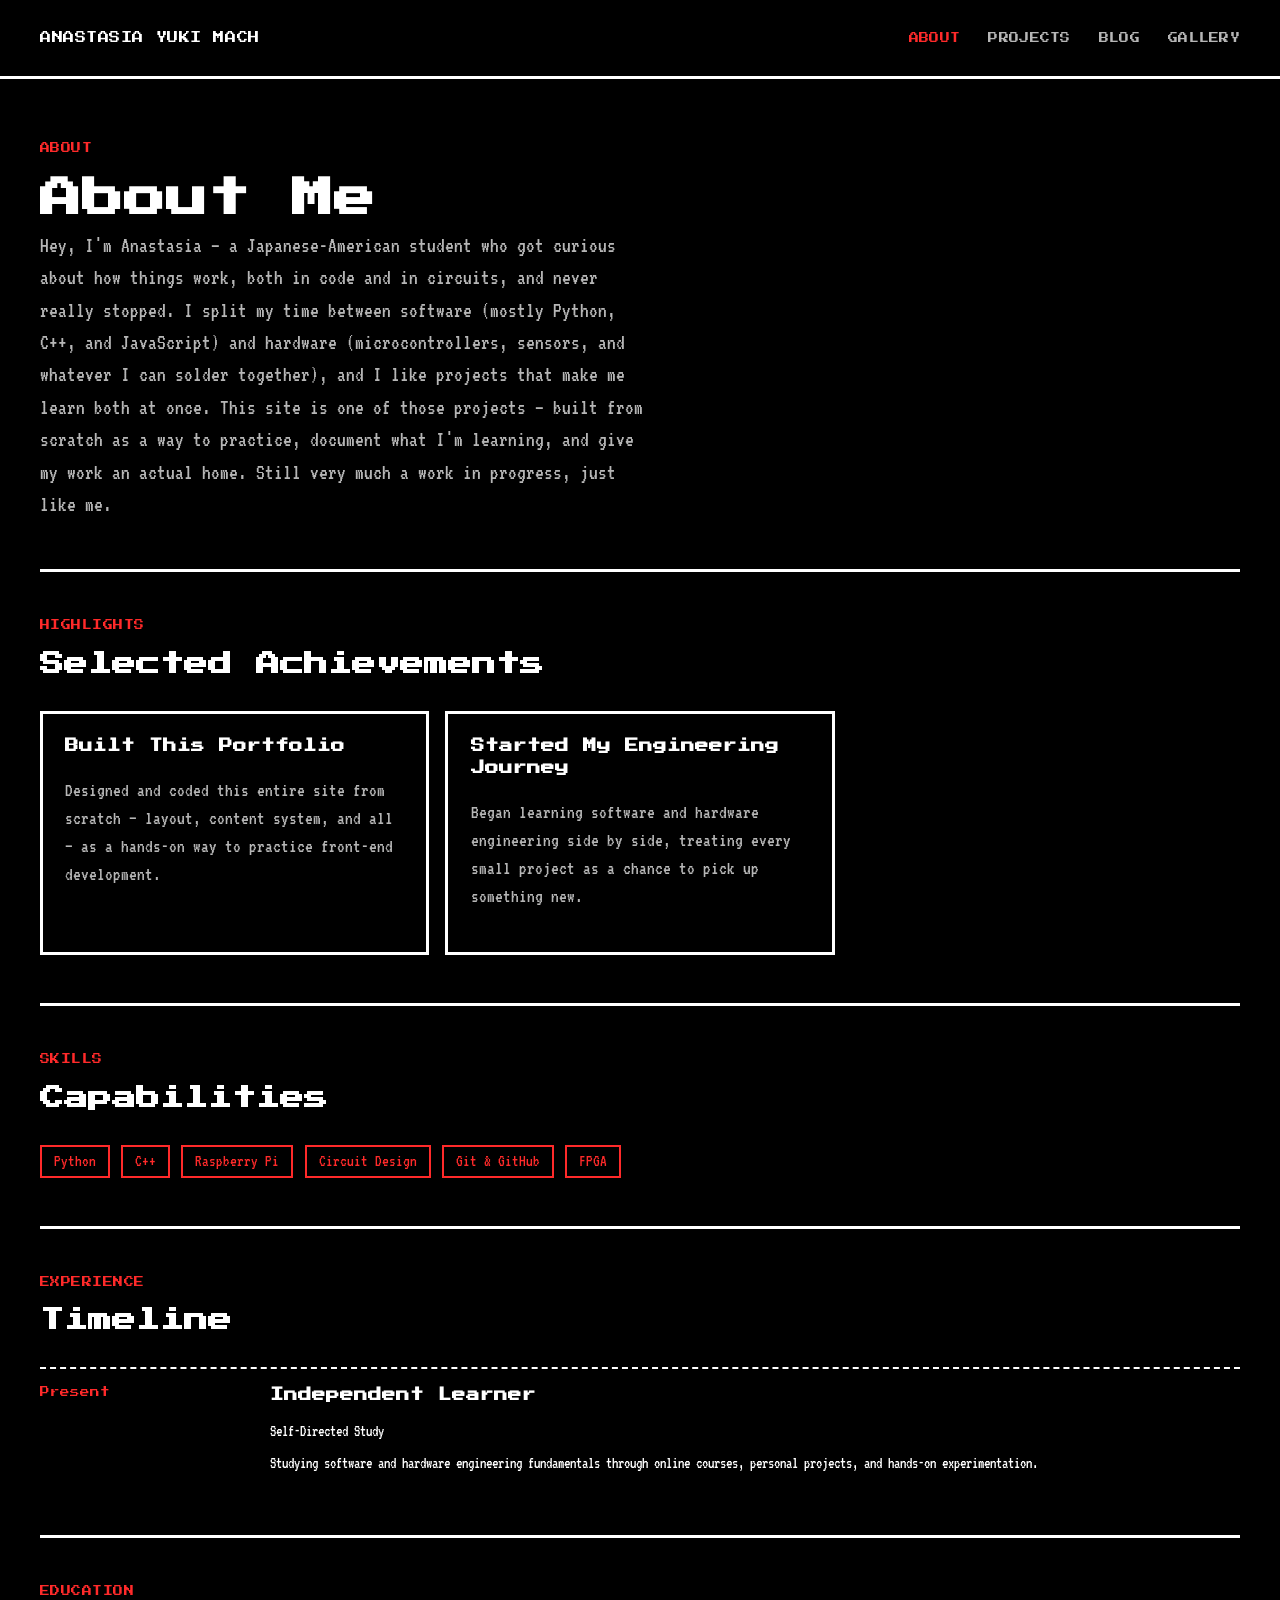
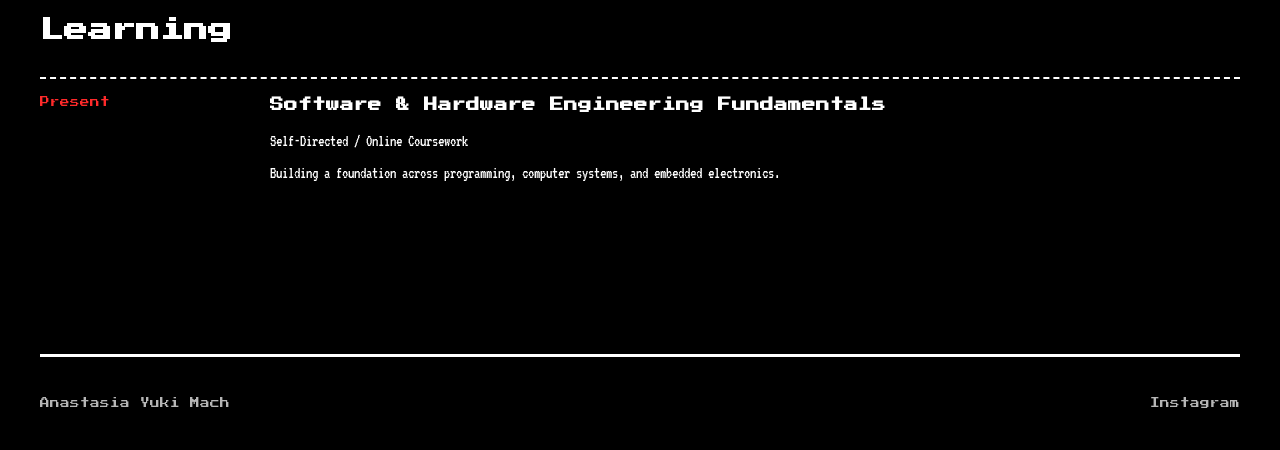
==== commit 55df4b69: "Add Gallery page with nav links, styles, and JSON-driven rendering Also trims the skills list and sw" ====
--- a/about.html
+++ b/about.html
@@ -22,6 +22,7 @@
           <a href="about.html" aria-current="page">About</a>
           <a href="projects.html">Projects</a>
           <a href="blog.html">Blog</a>
+          <a href="gallery.html">Gallery</a>
         </div>
       </nav>
     </header>
--- a/assets/css/styles.css
+++ b/assets/css/styles.css
@@ -170,9 +170,9 @@
 /* Portals */
 
 .portal-grid {
-  display: grid;
-  grid-template-columns: repeat(3, minmax(0, 1fr));
-  gap: 1rem;
+  display: flex;
+  flex-direction: column;
+  gap: 2.5rem;
   padding-bottom: clamp(3rem, 8vw, 5rem);
 }
 
@@ -183,7 +183,8 @@
   flex-direction: column;
   justify-content: space-between;
   gap: 0.6rem;
-  min-height: clamp(260px, 30vw, 340px);
+  width: min(520px, 62%);
+  min-height: clamp(220px, 26vw, 300px);
   border: 3px solid var(--portal-color);
   background: #000000;
   color: var(--portal-color);
@@ -192,6 +193,14 @@
   transition: background-color 0.1s linear, color 0.1s linear;
 }
 
+.portal:nth-child(odd) {
+  align-self: flex-start;
+}
+
+.portal:nth-child(even) {
+  align-self: flex-end;
+}
+
 .portal:hover,
 .portal:focus-visible {
   background: var(--portal-color);
@@ -204,6 +213,10 @@
 
 .portal-projects {
   --portal-color: #ffe14f;
+}
+
+.portal-gallery {
+  --portal-color: #7dff8a;
 }
 
 .portal-blog {
@@ -247,6 +260,50 @@
   transform: translate(4px, -4px);
 }
 
+/* Preloader */
+
+.preloader {
+  position: fixed;
+  inset: 0;
+  z-index: 50;
+  display: flex;
+  flex-direction: column;
+  align-items: center;
+  justify-content: center;
+  gap: 1.25rem;
+  background: #000000;
+  transition: opacity 0.4s ease;
+}
+
+.preloader.is-done {
+  opacity: 0;
+  pointer-events: none;
+}
+
+.preloader-label {
+  font-family: var(--font-display);
+  font-size: clamp(0.75rem, 2vw, 1rem);
+  color: var(--ink);
+}
+
+.preloader-label [data-preloader-percent] {
+  color: var(--accent);
+  margin-left: 0.75rem;
+}
+
+.preloader-bar {
+  width: min(280px, 70vw);
+  height: 16px;
+  border: 2px solid var(--ink);
+  padding: 2px;
+}
+
+.preloader-bar-fill {
+  height: 100%;
+  width: 0%;
+  background: var(--accent);
+}
+
 /* Sub-page hero */
 
 .page-hero {
@@ -340,6 +397,15 @@
   font-size: 1.25rem;
 }
 
+.stats-value a {
+  color: var(--accent);
+  text-decoration: underline;
+}
+
+.stats-value a:hover {
+  color: var(--accent-strong);
+}
+
 /* Content sections shared across About / Projects / Blog */
 
 .section {
@@ -361,10 +427,30 @@
 
 .feature-grid,
 .project-grid,
-.blog-grid {
+.blog-grid,
+.gallery-grid {
   display: grid;
   grid-template-columns: repeat(3, minmax(0, 1fr));
   gap: 1rem;
+}
+
+.gallery-item {
+  border: 3px solid var(--line);
+  background: #000000;
+  overflow: hidden;
+}
+
+.gallery-item img {
+  display: block;
+  width: 100%;
+  aspect-ratio: 1 / 1;
+  object-fit: cover;
+}
+
+.gallery-item figcaption {
+  padding: 0.75rem 1rem;
+  font-size: 1.1rem;
+  color: var(--muted);
 }
 
 .card {
@@ -529,12 +615,10 @@
     min-height: 68px;
   }
 
-  .portal-grid {
-    grid-template-columns: 1fr;
-  }
-
   .portal {
+    width: 100%;
     min-height: 220px;
+    align-self: stretch;
   }
 
   .profile-block {
@@ -552,7 +636,8 @@
 
   .feature-grid,
   .project-grid,
-  .blog-grid {
+  .blog-grid,
+  .gallery-grid {
     grid-template-columns: 1fr;
   }
 
